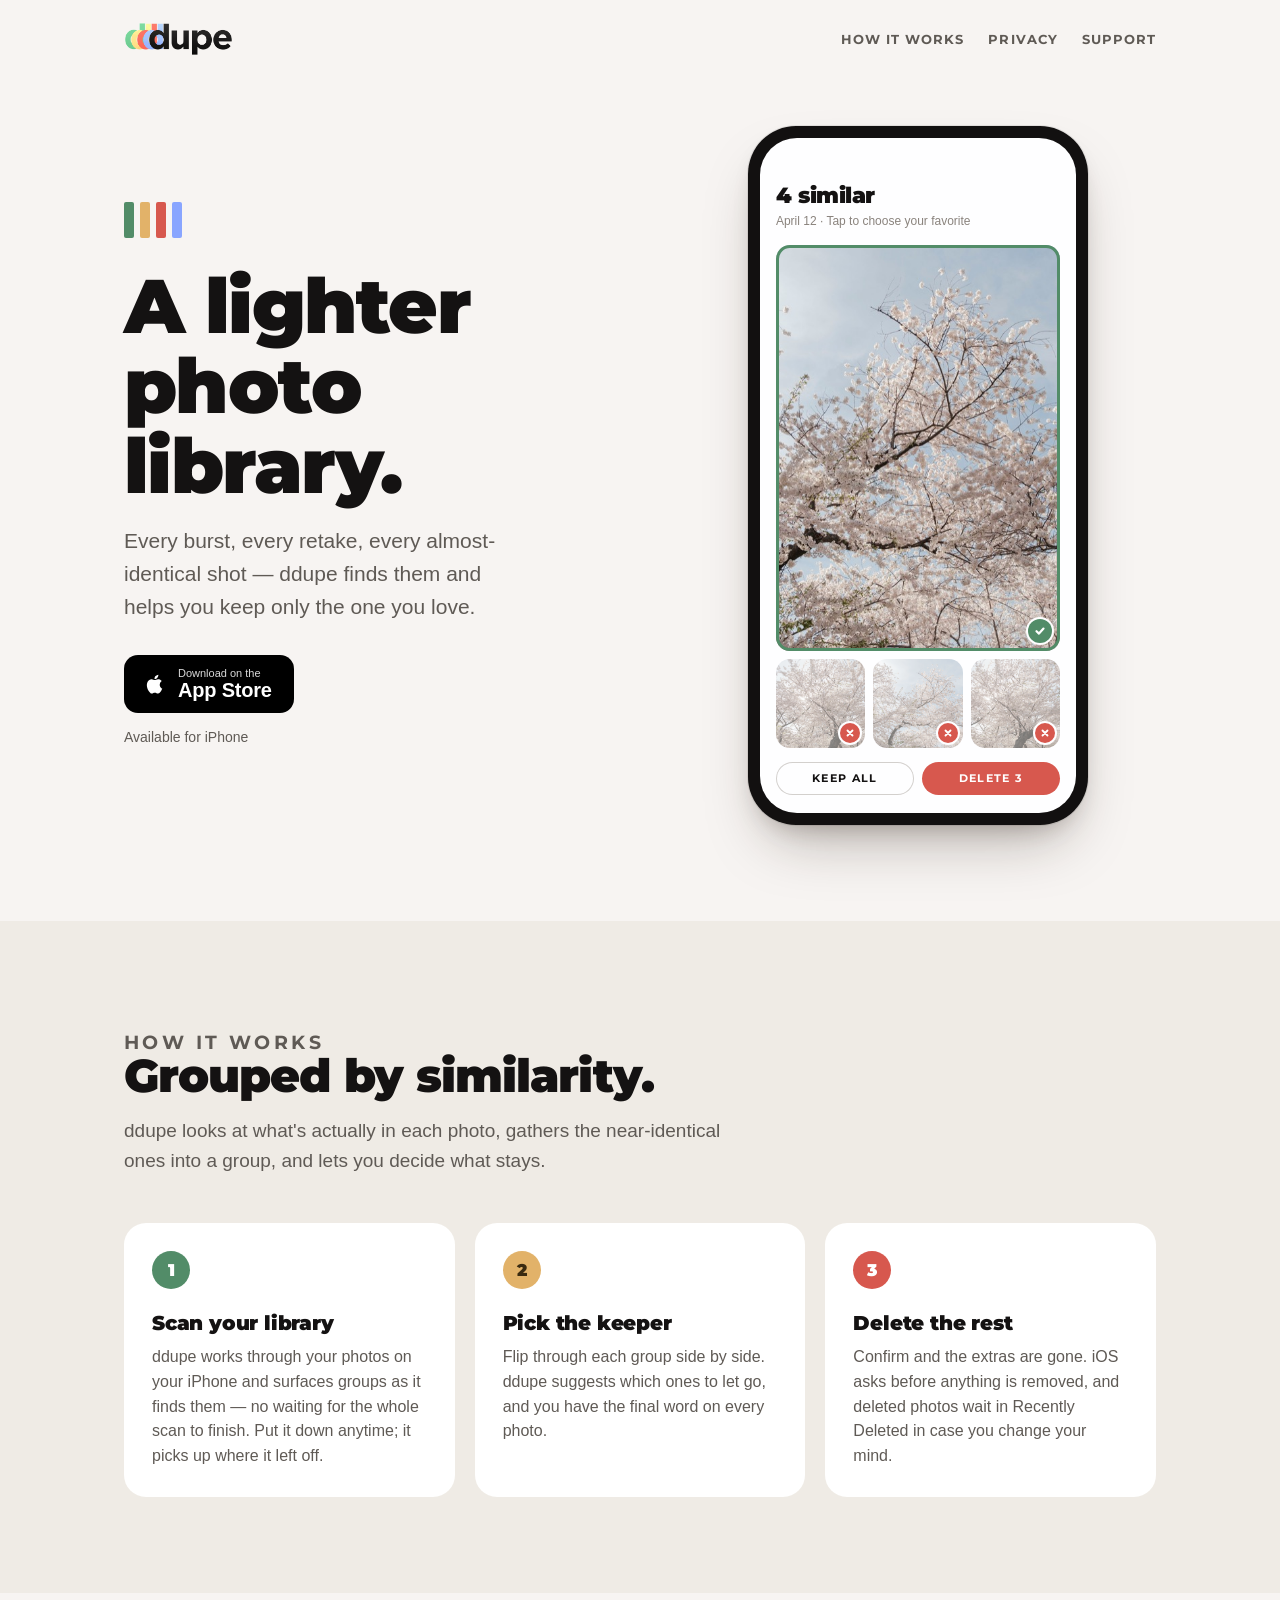
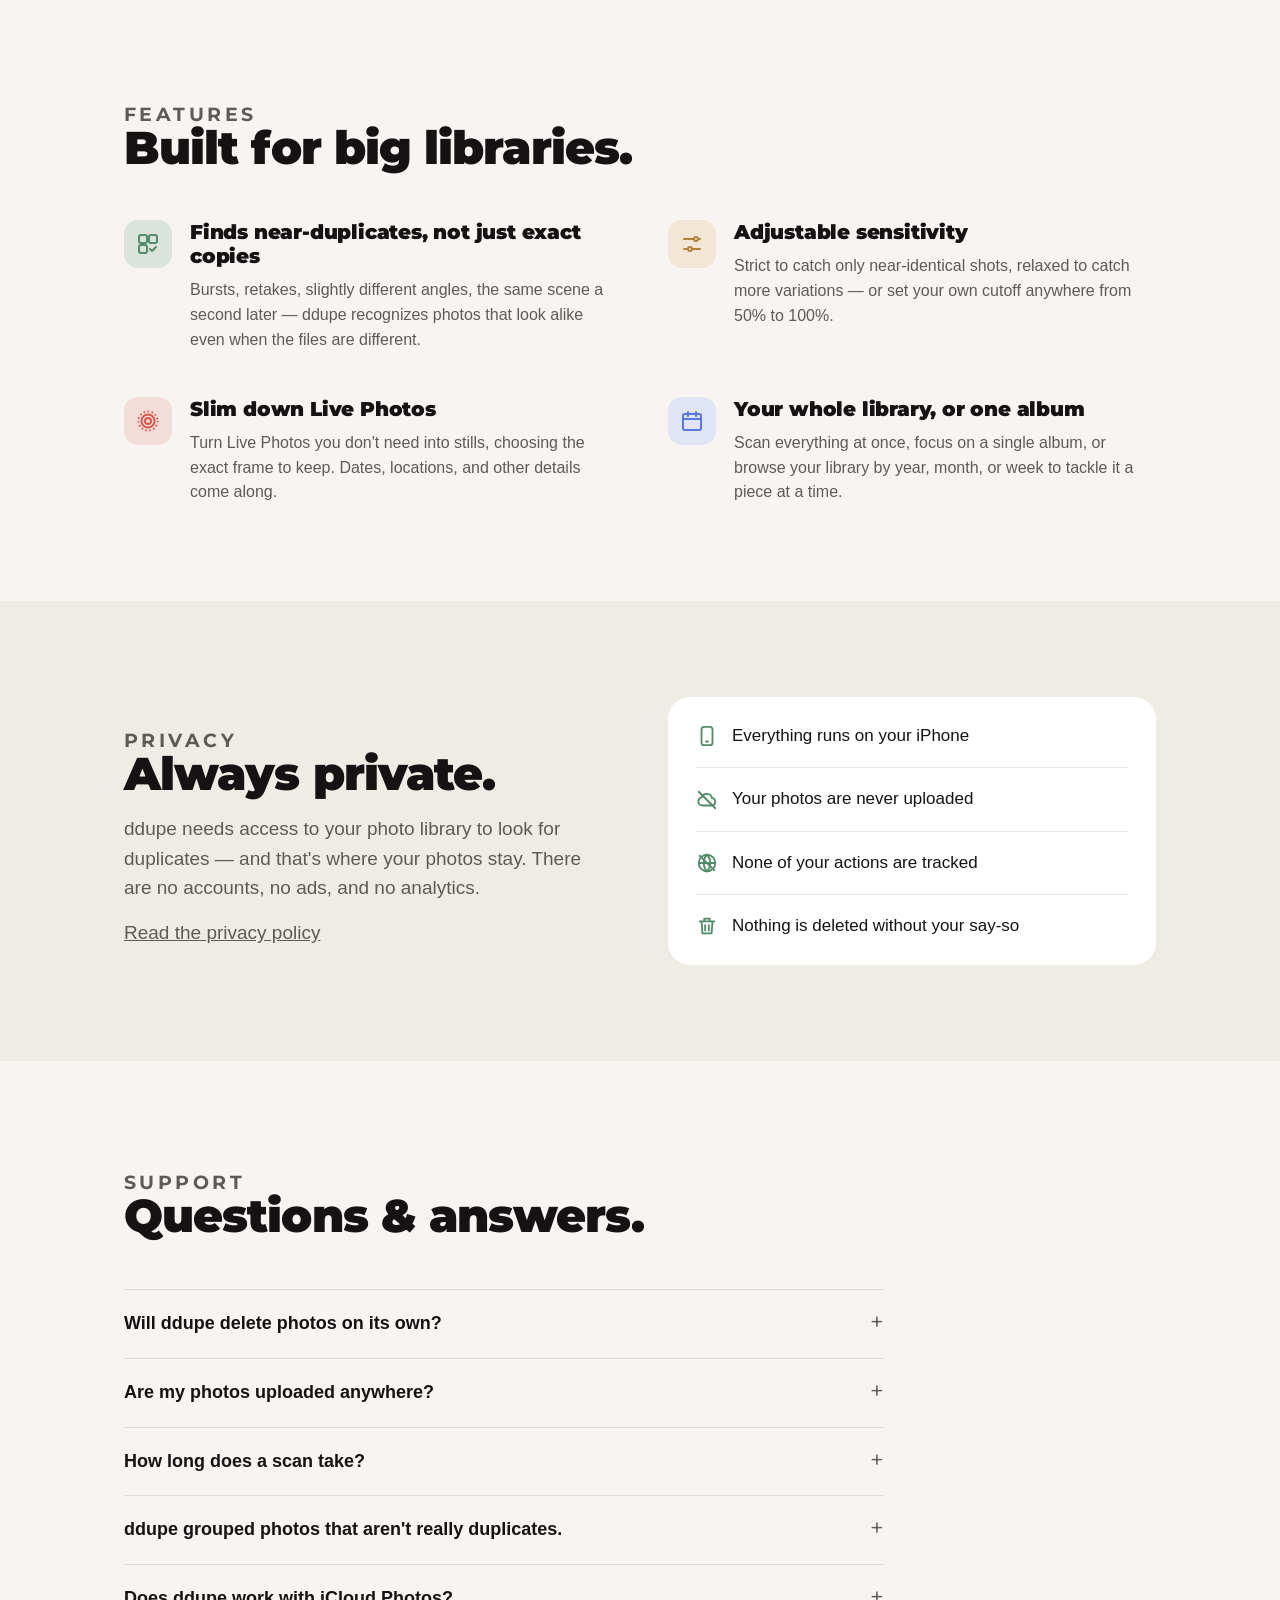
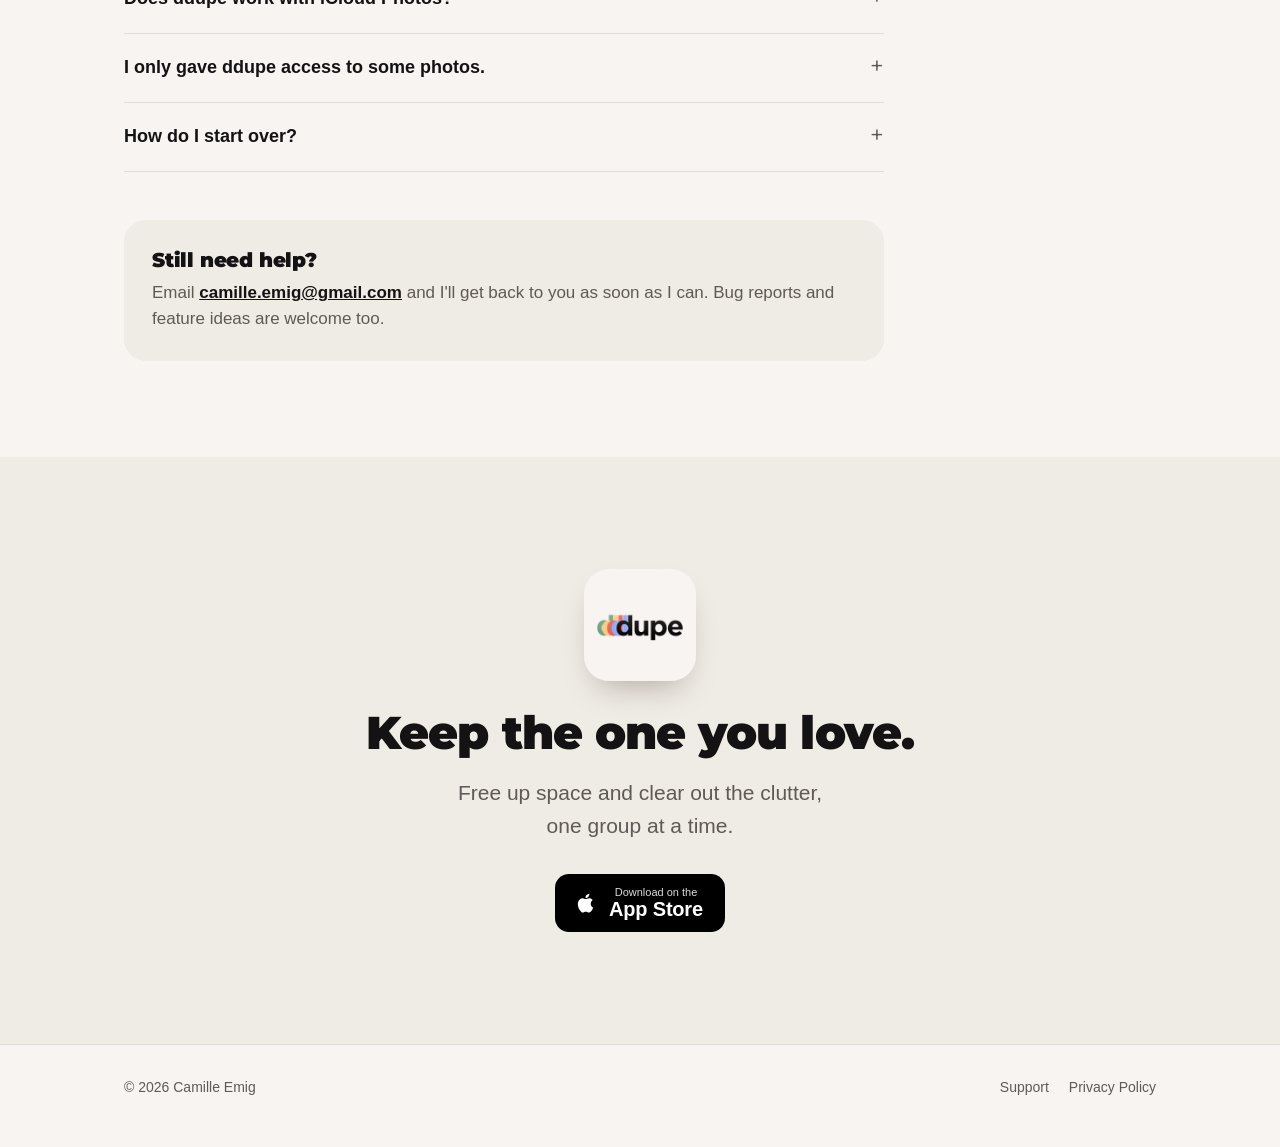
==== index.html @ ef937d9f "Replace personal site with ddupe landing page Adds the app landing page, support FAQ, and privacy po" ====
<!DOCTYPE html>
<html lang="en">
<head>
  <meta charset="utf-8">
  <meta name="viewport" content="width=device-width, initial-scale=1">
  <title>ddupe — A lighter photo library</title>
  <meta name="description" content="ddupe finds every burst, retake, and almost-identical shot in your photo library and helps you keep only the one you love. Private, on-device, and nothing is deleted without your say-so.">
  <meta name="theme-color" content="#f7f4f2" media="(prefers-color-scheme: light)">
  <meta name="theme-color" content="#181515" media="(prefers-color-scheme: dark)">
  <meta property="og:title" content="ddupe — A lighter photo library">
  <meta property="og:description" content="Find near-duplicate photos and keep only the one you love. Everything runs on your iPhone.">
  <meta property="og:image" content="https://camilleemig.github.io/assets/icon.png">
  <meta property="og:type" content="website">
  <link rel="icon" type="image/png" href="assets/favicon.png">
  <link rel="apple-touch-icon" href="assets/apple-touch-icon.png">
  <link rel="preconnect" href="https://fonts.googleapis.com">
  <link rel="preconnect" href="https://fonts.gstatic.com" crossorigin>
  <link href="https://fonts.googleapis.com/css2?family=Montserrat:wght@700;900&display=swap" rel="stylesheet">
  <link rel="stylesheet" href="style.css">
</head>
<body>
  <header class="site-header">
    <div class="wrap">
      <a href="./" aria-label="ddupe home">
        <img class="wordmark wordmark-light" src="assets/wordmark.png" alt="ddupe">
        <img class="wordmark wordmark-dark" src="assets/wordmark-dark.png" alt="ddupe">
      </a>
      <nav class="site-nav">
        <a class="hide-sm" href="#how">How it works</a>
        <a href="#privacy">Privacy</a>
        <a href="#support">Support</a>
      </nav>
    </div>
  </header>

  <main>
    <section class="hero">
      <div class="wrap">
        <div>
          <div class="stripes" aria-hidden="true"><i></i><i></i><i></i><i></i></div>
          <h1>A lighter photo library.</h1>
          <p class="lede">Every burst, every retake, every almost-identical shot — ddupe finds them and helps you keep only the one you love.</p>
          <a class="store-button" href="https://apps.apple.com/app/id0000000000">
            <svg viewBox="0 0 24 24" fill="currentColor" aria-hidden="true"><path d="M16.37 12.63c-.02-2.2 1.8-3.26 1.88-3.31-1.02-1.5-2.62-1.7-3.19-1.72-1.36-.14-2.65.8-3.34.8-.69 0-1.75-.78-2.88-.76-1.48.02-2.85.86-3.61 2.19-1.54 2.67-.39 6.63 1.11 8.8.73 1.06 1.61 2.25 2.75 2.21 1.1-.04 1.52-.71 2.85-.71 1.33 0 1.71.71 2.88.69 1.19-.02 1.94-1.08 2.66-2.15.84-1.23 1.19-2.42 1.21-2.48-.03-.01-2.32-.89-2.32-3.56ZM14.18 6.16c.61-.74 1.02-1.76.91-2.78-.88.04-1.94.59-2.57 1.32-.56.65-1.06 1.69-.93 2.69.98.08 1.98-.5 2.59-1.23Z"/></svg>
            <span><small>Download on the</small><strong>App Store</strong></span>
          </a>
          <p class="requirements">Available for iPhone</p>
        </div>

        <div class="phone" role="img" aria-label="ddupe showing a group of four similar cherry blossom photos, with one marked to keep and three marked to delete">
          <div class="screen">
            <p class="screen-title">4 similar</p>
            <p class="screen-sub">April 12 · Tap to choose your favorite</p>
            <div class="shot keep">
              <img src="assets/similar-2.jpg" alt="">
              <span class="pip keep"><svg viewBox="0 0 12 12" fill="none" stroke="currentColor" stroke-width="2.2" stroke-linecap="round" stroke-linejoin="round"><path d="M2.5 6.2 5 8.6l4.5-5"/></svg></span>
            </div>
            <div class="thumbs">
              <div class="shot dim">
                <img src="assets/similar-1.jpg" alt="">
                <span class="pip delete"><svg viewBox="0 0 12 12" fill="none" stroke="currentColor" stroke-width="2.2" stroke-linecap="round"><path d="m3 3 6 6M9 3 3 9"/></svg></span>
              </div>
              <div class="shot dim">
                <img src="assets/similar-2.jpg" alt="" style="object-position: 30% 50%">
                <span class="pip delete"><svg viewBox="0 0 12 12" fill="none" stroke="currentColor" stroke-width="2.2" stroke-linecap="round"><path d="m3 3 6 6M9 3 3 9"/></svg></span>
              </div>
              <div class="shot dim">
                <img src="assets/similar-1.jpg" alt="" style="object-position: 70% 50%">
                <span class="pip delete"><svg viewBox="0 0 12 12" fill="none" stroke="currentColor" stroke-width="2.2" stroke-linecap="round"><path d="m3 3 6 6M9 3 3 9"/></svg></span>
              </div>
            </div>
            <div class="screen-bar">
              <span class="ghost">KEEP ALL</span>
              <span class="solid">DELETE 3</span>
            </div>
          </div>
        </div>
      </div>
    </section>

    <section class="band" id="how">
      <div class="wrap">
        <div class="section-head">
          <p class="eyebrow">How it works</p>
          <h2>Grouped by similarity.</h2>
          <p>ddupe looks at what's actually in each photo, gathers the near-identical ones into a group, and lets you decide what stays.</p>
        </div>
        <ol class="steps">
          <li>
            <h3>Scan your library</h3>
            <p>ddupe works through your photos on your iPhone and surfaces groups as it finds them — no waiting for the whole scan to finish. Put it down anytime; it picks up where it left off.</p>
          </li>
          <li>
            <h3>Pick the keeper</h3>
            <p>Flip through each group side by side. ddupe suggests which ones to let go, and you have the final word on every photo.</p>
          </li>
          <li>
            <h3>Delete the rest</h3>
            <p>Confirm and the extras are gone. iOS asks before anything is removed, and deleted photos wait in Recently Deleted in case you change your mind.</p>
          </li>
        </ol>
      </div>
    </section>

    <section>
      <div class="wrap">
        <div class="section-head">
          <p class="eyebrow">Features</p>
          <h2>Built for big libraries.</h2>
        </div>
        <div class="features">
          <div class="feature">
            <span class="feature-icon tint-green"><svg viewBox="0 0 24 24" fill="none" stroke="currentColor" stroke-width="2" stroke-linecap="round" stroke-linejoin="round"><rect x="3" y="3" width="8" height="8" rx="2"/><rect x="13" y="3" width="8" height="8" rx="2"/><rect x="3" y="13" width="8" height="8" rx="2"/><path d="m14 17 2 2 4-4"/></svg></span>
            <div>
              <h3>Finds near-duplicates, not just exact copies</h3>
              <p>Bursts, retakes, slightly different angles, the same scene a second later — ddupe recognizes photos that look alike even when the files are different.</p>
            </div>
          </div>
          <div class="feature">
            <span class="feature-icon tint-yellow"><svg viewBox="0 0 24 24" fill="none" stroke="currentColor" stroke-width="2" stroke-linecap="round"><path d="M4 7h10M18 7h2M4 17h4M12 17h8"/><circle cx="16" cy="7" r="2"/><circle cx="10" cy="17" r="2"/></svg></span>
            <div>
              <h3>Adjustable sensitivity</h3>
              <p>Strict to catch only near-identical shots, relaxed to catch more variations — or set your own cutoff anywhere from 50% to 100%.</p>
            </div>
          </div>
          <div class="feature">
            <span class="feature-icon tint-red"><svg viewBox="0 0 24 24" fill="none" stroke="currentColor" stroke-width="2"><circle cx="12" cy="12" r="3"/><circle cx="12" cy="12" r="6.5"/><circle cx="12" cy="12" r="9.5" stroke-dasharray="1.5 2.5"/></svg></span>
            <div>
              <h3>Slim down Live Photos</h3>
              <p>Turn Live Photos you don't need into stills, choosing the exact frame to keep. Dates, locations, and other details come along.</p>
            </div>
          </div>
          <div class="feature">
            <span class="feature-icon tint-blue"><svg viewBox="0 0 24 24" fill="none" stroke="currentColor" stroke-width="2" stroke-linecap="round" stroke-linejoin="round"><rect x="3" y="5" width="18" height="16" rx="2"/><path d="M3 10h18M8 3v4M16 3v4"/></svg></span>
            <div>
              <h3>Your whole library, or one album</h3>
              <p>Scan everything at once, focus on a single album, or browse your library by year, month, or week to tackle it a piece at a time.</p>
            </div>
          </div>
        </div>
      </div>
    </section>

    <section class="band privacy" id="privacy">
      <div class="wrap">
        <div class="section-head" style="margin-bottom: 0">
          <p class="eyebrow">Privacy</p>
          <h2>Always private.</h2>
          <p>ddupe needs access to your photo library to look for duplicates — and that's where your photos stay. There are no accounts, no ads, and no analytics.</p>
          <p><a href="privacy.html">Read the privacy policy</a></p>
        </div>
        <ul class="promises">
          <li><svg viewBox="0 0 24 24" fill="none" stroke="currentColor" stroke-width="2" stroke-linecap="round"><rect x="6" y="2" width="12" height="20" rx="3"/><path d="M11 18h2"/></svg>Everything runs on your iPhone</li>
          <li><svg viewBox="0 0 24 24" fill="none" stroke="currentColor" stroke-width="2" stroke-linecap="round" stroke-linejoin="round"><path d="M7 18h10a4 4 0 0 0 .6-7.95A6 6 0 0 0 6.2 9.1 4.5 4.5 0 0 0 7 18Z"/><path d="m3 3 18 18"/></svg>Your photos are never uploaded</li>
          <li><svg viewBox="0 0 24 24" fill="none" stroke="currentColor" stroke-width="2" stroke-linecap="round"><circle cx="12" cy="12" r="9"/><path d="M3 12h18M12 3c2.5 2.5 3.5 5.5 3.5 9s-1 6.5-3.5 9c-2.5-2.5-3.5-5.5-3.5-9S9.5 5.5 12 3Z"/><path d="m4 4 16 16"/></svg>None of your actions are tracked</li>
          <li><svg viewBox="0 0 24 24" fill="none" stroke="currentColor" stroke-width="2" stroke-linecap="round" stroke-linejoin="round"><path d="M4 7h16M10 11v6M14 11v6M6 7l1 13h10l1-13M9 7V4h6v3"/></svg>Nothing is deleted without your say-so</li>
        </ul>
      </div>
    </section>

    <section id="support">
      <div class="wrap">
        <div class="section-head">
          <p class="eyebrow">Support</p>
          <h2>Questions &amp; answers.</h2>
        </div>
        <div class="faq">
          <details>
            <summary>Will ddupe delete photos on its own?</summary>
            <p>No. ddupe only suggests what to remove. Nothing is deleted until you confirm, iOS asks for permission before every deletion, and deleted photos go to Recently Deleted in the Photos app, where you can recover them for up to 30 days.</p>
          </details>
          <details>
            <summary>Are my photos uploaded anywhere?</summary>
            <p>Never. All analysis happens on your iPhone. ddupe doesn't connect to any server and doesn't collect any data about you or your library.</p>
          </details>
          <details>
            <summary>How long does a scan take?</summary>
            <p>It depends on the size of your library and your iPhone. Groups start appearing right away, so you can begin reviewing while the scan continues. If you leave the app, the scan resumes where it stopped next time.</p>
          </details>
          <details>
            <summary>ddupe grouped photos that aren't really duplicates.</summary>
            <p>Open Settings in ddupe and choose a stricter scan sensitivity. Stricter levels only group photos that are near-identical; relaxed levels catch more variations with more false matches. You can also hide a group so it doesn't come back.</p>
          </details>
          <details>
            <summary>Does ddupe work with iCloud Photos?</summary>
            <p>Yes. ddupe works with the library in the Photos app, including photos stored in iCloud. Photos you delete are removed from all your devices that use iCloud Photos, just like deleting in the Photos app.</p>
          </details>
          <details>
            <summary>I only gave ddupe access to some photos.</summary>
            <p>ddupe can only see the photos you've shared with it. To let it scan your whole library, go to Settings › Privacy &amp; Security › Photos › ddupe and choose Full Access.</p>
          </details>
          <details>
            <summary>How do I start over?</summary>
            <p>In ddupe's Settings, tap Clear Cache. This discards saved scan results so the next scan starts fresh. Your photos are not affected.</p>
          </details>
        </div>
        <div class="contact">
          <h3>Still need help?</h3>
          <p>Email <a href="mailto:camille.emig@gmail.com?subject=ddupe%20support">camille.emig@gmail.com</a> and I'll get back to you as soon as I can. Bug reports and feature ideas are welcome too.</p>
        </div>
      </div>
    </section>

    <section class="band cta">
      <div class="wrap">
        <img class="app-icon" src="assets/icon.png" alt="ddupe app icon">
        <h2>Keep the one you love.</h2>
        <p class="lede">Free up space and clear out the clutter, one group at a time.</p>
        <a class="store-button" href="https://apps.apple.com/app/id0000000000">
          <svg viewBox="0 0 24 24" fill="currentColor" aria-hidden="true"><path d="M16.37 12.63c-.02-2.2 1.8-3.26 1.88-3.31-1.02-1.5-2.62-1.7-3.19-1.72-1.36-.14-2.65.8-3.34.8-.69 0-1.75-.78-2.88-.76-1.48.02-2.85.86-3.61 2.19-1.54 2.67-.39 6.63 1.11 8.8.73 1.06 1.61 2.25 2.75 2.21 1.1-.04 1.52-.71 2.85-.71 1.33 0 1.71.71 2.88.69 1.19-.02 1.94-1.08 2.66-2.15.84-1.23 1.19-2.42 1.21-2.48-.03-.01-2.32-.89-2.32-3.56ZM14.18 6.16c.61-.74 1.02-1.76.91-2.78-.88.04-1.94.59-2.57 1.32-.56.65-1.06 1.69-.93 2.69.98.08 1.98-.5 2.59-1.23Z"/></svg>
          <span><small>Download on the</small><strong>App Store</strong></span>
        </a>
      </div>
    </section>
  </main>

  <footer class="site-footer">
    <div class="wrap">
      <span>© 2026 Camille Emig</span>
      <nav>
        <a href="#support">Support</a>
        <a href="privacy.html">Privacy Policy</a>
      </nav>
    </div>
  </footer>
</body>
</html>
---- style.css ----
:root {
  --bg: #f7f4f2;
  --surface: #efebe5;
  --card: #ffffff;
  --text: #141212;
  --muted: #5f5a55;
  --line: rgba(20, 18, 18, 0.1);
  --green: #528c68;
  --yellow: #e2b269;
  --red: #d7584e;
  --blue: #89a5ff;
  --display: "Montserrat", -apple-system, BlinkMacSystemFont, "Helvetica Neue", sans-serif;
  --body: -apple-system, BlinkMacSystemFont, "SF Pro Text", "Inter", "Helvetica Neue", sans-serif;
  --wrap: 1080px;
  color-scheme: light dark;
}

@media (prefers-color-scheme: dark) {
  :root {
    --bg: #181515;
    --surface: #211d1d;
    --card: #2a2525;
    --text: #f4f0ec;
    --muted: #a8a19b;
    --line: rgba(244, 240, 236, 0.12);
  }
}

* { box-sizing: border-box; }

html { -webkit-text-size-adjust: 100%; scroll-behavior: smooth; }

body {
  margin: 0;
  background: var(--bg);
  color: var(--text);
  font: 17px/1.55 var(--body);
  -webkit-font-smoothing: antialiased;
}

a { color: inherit; }

img { display: block; max-width: 100%; }

.wrap {
  max-width: var(--wrap);
  margin: 0 auto;
  padding: 0 24px;
}

.eyebrow {
  font: 700 12px/1 var(--display);
  letter-spacing: 0.18em;
  text-transform: uppercase;
  color: var(--muted);
  margin: 0 0 14px;
}

h1, h2, h3 {
  font-family: var(--display);
  font-weight: 900;
  letter-spacing: -0.02em;
  line-height: 1.05;
  margin: 0;
}

h1 { font-size: clamp(44px, 7vw, 76px); }
h2 { font-size: clamp(32px, 4.5vw, 46px); }
h3 { font-size: 20px; letter-spacing: -0.01em; line-height: 1.2; }

.lede {
  font-size: clamp(18px, 2vw, 21px);
  color: var(--muted);
  max-width: 34ch;
  margin: 20px 0 0;
}

/* Header */

.site-header {
  padding: 22px 0;
}

.site-header .wrap {
  display: flex;
  align-items: center;
  justify-content: space-between;
  gap: 16px;
}

.wordmark { height: 34px; width: auto; }
.wordmark-dark { display: none; }

@media (prefers-color-scheme: dark) {
  .wordmark-light { display: none; }
  .wordmark-dark { display: block; }
}

.site-nav {
  display: flex;
  gap: 24px;
  font: 700 13px/1 var(--display);
  letter-spacing: 0.08em;
  text-transform: uppercase;
}

.site-nav a { text-decoration: none; color: var(--muted); }
.site-nav a:hover { color: var(--text); }

/* App Store button */

.store-button {
  display: inline-flex;
  align-items: center;
  gap: 10px;
  margin-top: 32px;
  padding: 12px 22px 12px 18px;
  border-radius: 14px;
  background: #000;
  color: #fff;
  text-decoration: none;
  transition: transform 0.15s ease;
}

.store-button:hover { transform: translateY(-1px); }

.store-button svg { width: 26px; height: 26px; flex: none; }

.store-button span { display: flex; flex-direction: column; line-height: 1.1; }
.store-button small { font-size: 11px; opacity: 0.85; }
.store-button strong { font-size: 20px; font-weight: 600; letter-spacing: -0.01em; }

@media (prefers-color-scheme: dark) {
  .store-button { background: #fff; color: #000; }
}

.requirements {
  margin: 14px 0 0;
  font-size: 14px;
  color: var(--muted);
}

/* Hero */

.hero {
  padding: 48px 0 96px;
}

.hero .wrap {
  display: grid;
  grid-template-columns: 1.05fr 1fr;
  align-items: center;
  gap: 56px;
}

.stripes {
  display: flex;
  gap: 6px;
  margin-bottom: 28px;
}

.stripes i {
  display: block;
  width: 10px;
  height: 36px;
  border-radius: 2px;
}

.stripes i:nth-child(1) { background: var(--green); }
.stripes i:nth-child(2) { background: var(--yellow); }
.stripes i:nth-child(3) { background: var(--red); }
.stripes i:nth-child(4) { background: var(--blue); }

/* Phone mock */

.phone {
  justify-self: center;
  width: min(100%, 340px);
  aspect-ratio: 9 / 18.5;
  border-radius: 48px;
  padding: 12px;
  background: #121010;
  box-shadow:
    0 0 0 1px rgba(0, 0, 0, 0.08),
    0 30px 60px -20px rgba(40, 25, 15, 0.35),
    0 12px 24px -12px rgba(40, 25, 15, 0.25);
}

.screen {
  height: 100%;
  border-radius: 37px;
  overflow: hidden;
  background: #fefeff;
  color: #141212;
  display: flex;
  flex-direction: column;
  padding: 46px 16px 18px;
}

@media (prefers-color-scheme: dark) {
  .screen { background: #181515; color: #f4f0ec; }
  .phone { background: #000; box-shadow: 0 0 0 1px rgba(255, 255, 255, 0.12), 0 30px 60px -20px rgba(0, 0, 0, 0.6); }
}

.screen-title {
  font: 900 22px/1.1 var(--display);
  letter-spacing: -0.02em;
  margin: 0 0 4px;
}

.screen-sub {
  font-size: 12px;
  color: #8a837d;
  margin: 0 0 14px;
}

.shot {
  position: relative;
  border-radius: 14px;
  overflow: hidden;
  flex: 1;
  min-height: 0;
}

.shot img {
  width: 100%;
  height: 100%;
  object-fit: cover;
}

.shot.keep { outline: 3px solid var(--green); outline-offset: -3px; }

.pip {
  position: absolute;
  right: 8px;
  bottom: 8px;
  width: 24px;
  height: 24px;
  border-radius: 50%;
  display: grid;
  place-items: center;
  color: #fff;
  box-shadow: 0 0 0 2px #fefeff;
}

.pip svg { width: 12px; height: 12px; }
.pip.keep { background: var(--green); }
.pip.delete { background: var(--red); }

.thumbs {
  display: grid;
  grid-template-columns: repeat(3, 1fr);
  gap: 8px;
  margin-top: 8px;
}

.thumbs .shot { aspect-ratio: 1; flex: none; }
.thumbs .shot.dim img { opacity: 0.55; }
.thumbs .pip { width: 20px; height: 20px; right: 5px; bottom: 5px; }
.thumbs .pip svg { width: 10px; height: 10px; }

.screen-bar {
  display: flex;
  gap: 8px;
  margin-top: 14px;
}

.screen-bar span {
  flex: 1;
  text-align: center;
  padding: 11px 0;
  border-radius: 999px;
  font: 700 11px/1 var(--display);
  letter-spacing: 0.12em;
}

.screen-bar .ghost { box-shadow: inset 0 0 0 1px rgba(128, 120, 112, 0.35); }
.screen-bar .solid { background: var(--red); color: #fff; }

/* Sections */

section { padding: 96px 0; }

.section-head { max-width: 640px; margin-bottom: 48px; }
.section-head p { color: var(--muted); margin: 16px 0 0; font-size: 19px; }

.band { background: var(--surface); }

.steps {
  list-style: none;
  padding: 0;
  margin: 0;
  display: grid;
  grid-template-columns: repeat(3, 1fr);
  gap: 20px;
  counter-reset: step;
}

.steps li {
  background: var(--card);
  border-radius: 22px;
  padding: 28px;
  counter-increment: step;
}

.steps li::before {
  content: counter(step);
  display: grid;
  place-items: center;
  width: 38px;
  height: 38px;
  border-radius: 50%;
  margin-bottom: 22px;
  font: 900 17px/1 var(--display);
  color: #fff;
}

.steps li:nth-child(1)::before { background: var(--green); }
.steps li:nth-child(2)::before { background: var(--yellow); color: #3a2a10; }
.steps li:nth-child(3)::before { background: var(--red); }

.steps p, .features p { color: var(--muted); margin: 10px 0 0; font-size: 16px; }

.features {
  display: grid;
  grid-template-columns: repeat(2, 1fr);
  gap: 44px 56px;
}

.feature {
  display: grid;
  grid-template-columns: 48px 1fr;
  gap: 18px;
  align-items: start;
}

.feature-icon {
  width: 48px;
  height: 48px;
  border-radius: 14px;
  display: grid;
  place-items: center;
}

.feature-icon svg { width: 24px; height: 24px; }

.tint-green { background: color-mix(in srgb, var(--green) 16%, transparent); color: var(--green); }
.tint-yellow { background: color-mix(in srgb, var(--yellow) 22%, transparent); color: #b0823b; }
.tint-red { background: color-mix(in srgb, var(--red) 15%, transparent); color: var(--red); }
.tint-blue { background: color-mix(in srgb, var(--blue) 20%, transparent); color: #5a78e0; }

@media (prefers-color-scheme: dark) {
  .tint-yellow { color: var(--yellow); }
  .tint-blue { color: var(--blue); }
}

/* Privacy */

.privacy .wrap {
  display: grid;
  grid-template-columns: 1fr 1fr;
  gap: 56px;
  align-items: center;
}

.promises {
  list-style: none;
  margin: 0;
  padding: 8px 28px;
  background: var(--card);
  border-radius: 22px;
}

.promises li {
  display: flex;
  align-items: center;
  gap: 14px;
  padding: 18px 0;
  font-weight: 500;
}

.promises li + li { border-top: 1px solid var(--line); }

.promises svg { width: 22px; height: 22px; color: var(--green); flex: none; }

/* FAQ */

.faq { max-width: 760px; }

.faq details {
  border-top: 1px solid var(--line);
  padding: 20px 0;
}

.faq details:last-of-type { border-bottom: 1px solid var(--line); }

.faq summary {
  cursor: pointer;
  list-style: none;
  display: flex;
  justify-content: space-between;
  gap: 16px;
  font-weight: 600;
  font-size: 18px;
}

.faq summary::-webkit-details-marker { display: none; }

.faq summary::after {
  content: "+";
  font: 400 24px/1 var(--display);
  color: var(--muted);
  transition: transform 0.2s ease;
}

.faq details[open] summary::after { transform: rotate(45deg); }

.faq details p { color: var(--muted); margin: 12px 0 0; }

.contact {
  margin-top: 48px;
  padding: 28px;
  border-radius: 22px;
  background: var(--surface);
  max-width: 760px;
}

.contact p { margin: 8px 0 0; color: var(--muted); }
.contact a { color: var(--text); font-weight: 600; }

/* CTA */

.cta {
  text-align: center;
  padding: 112px 0;
}

.cta img.app-icon {
  width: 112px;
  height: 112px;
  border-radius: 25px;
  margin: 0 auto 28px;
  box-shadow: 0 16px 32px -14px rgba(40, 25, 15, 0.35);
}

.cta .lede { margin-left: auto; margin-right: auto; }

/* Footer */

.site-footer {
  padding: 32px 0 48px;
  border-top: 1px solid var(--line);
  font-size: 14px;
  color: var(--muted);
}

.site-footer .wrap {
  display: flex;
  justify-content: space-between;
  flex-wrap: wrap;
  gap: 12px;
}

.site-footer nav { display: flex; gap: 20px; }
.site-footer a { text-decoration: none; }
.site-footer a:hover { color: var(--text); }

/* Legal page */

.legal { padding: 40px 0 96px; }
.legal .wrap { max-width: 720px; }
.legal h1 { font-size: clamp(38px, 6vw, 56px); }
.legal .updated { color: var(--muted); margin: 14px 0 40px; }
.legal h2 { font-size: 22px; letter-spacing: -0.01em; margin: 40px 0 10px; }
.legal p, .legal li { color: var(--muted); }
.legal li + li { margin-top: 6px; }
.legal strong { color: var(--text); }

/* Responsive */

@media (max-width: 860px) {
  .hero { padding: 24px 0 72px; }
  .hero .wrap, .privacy .wrap { grid-template-columns: 1fr; gap: 56px; }
  .steps { grid-template-columns: 1fr; }
  .features { grid-template-columns: 1fr; gap: 32px; }
  section { padding: 72px 0; }
}

@media (max-width: 520px) {
  .wrap { padding: 0 16px; }
  .site-nav { gap: 16px; font-size: 12px; }
  .site-nav .hide-sm { display: none; }
  .wordmark { height: 28px; }
  .phone { width: min(100%, 300px); }
}
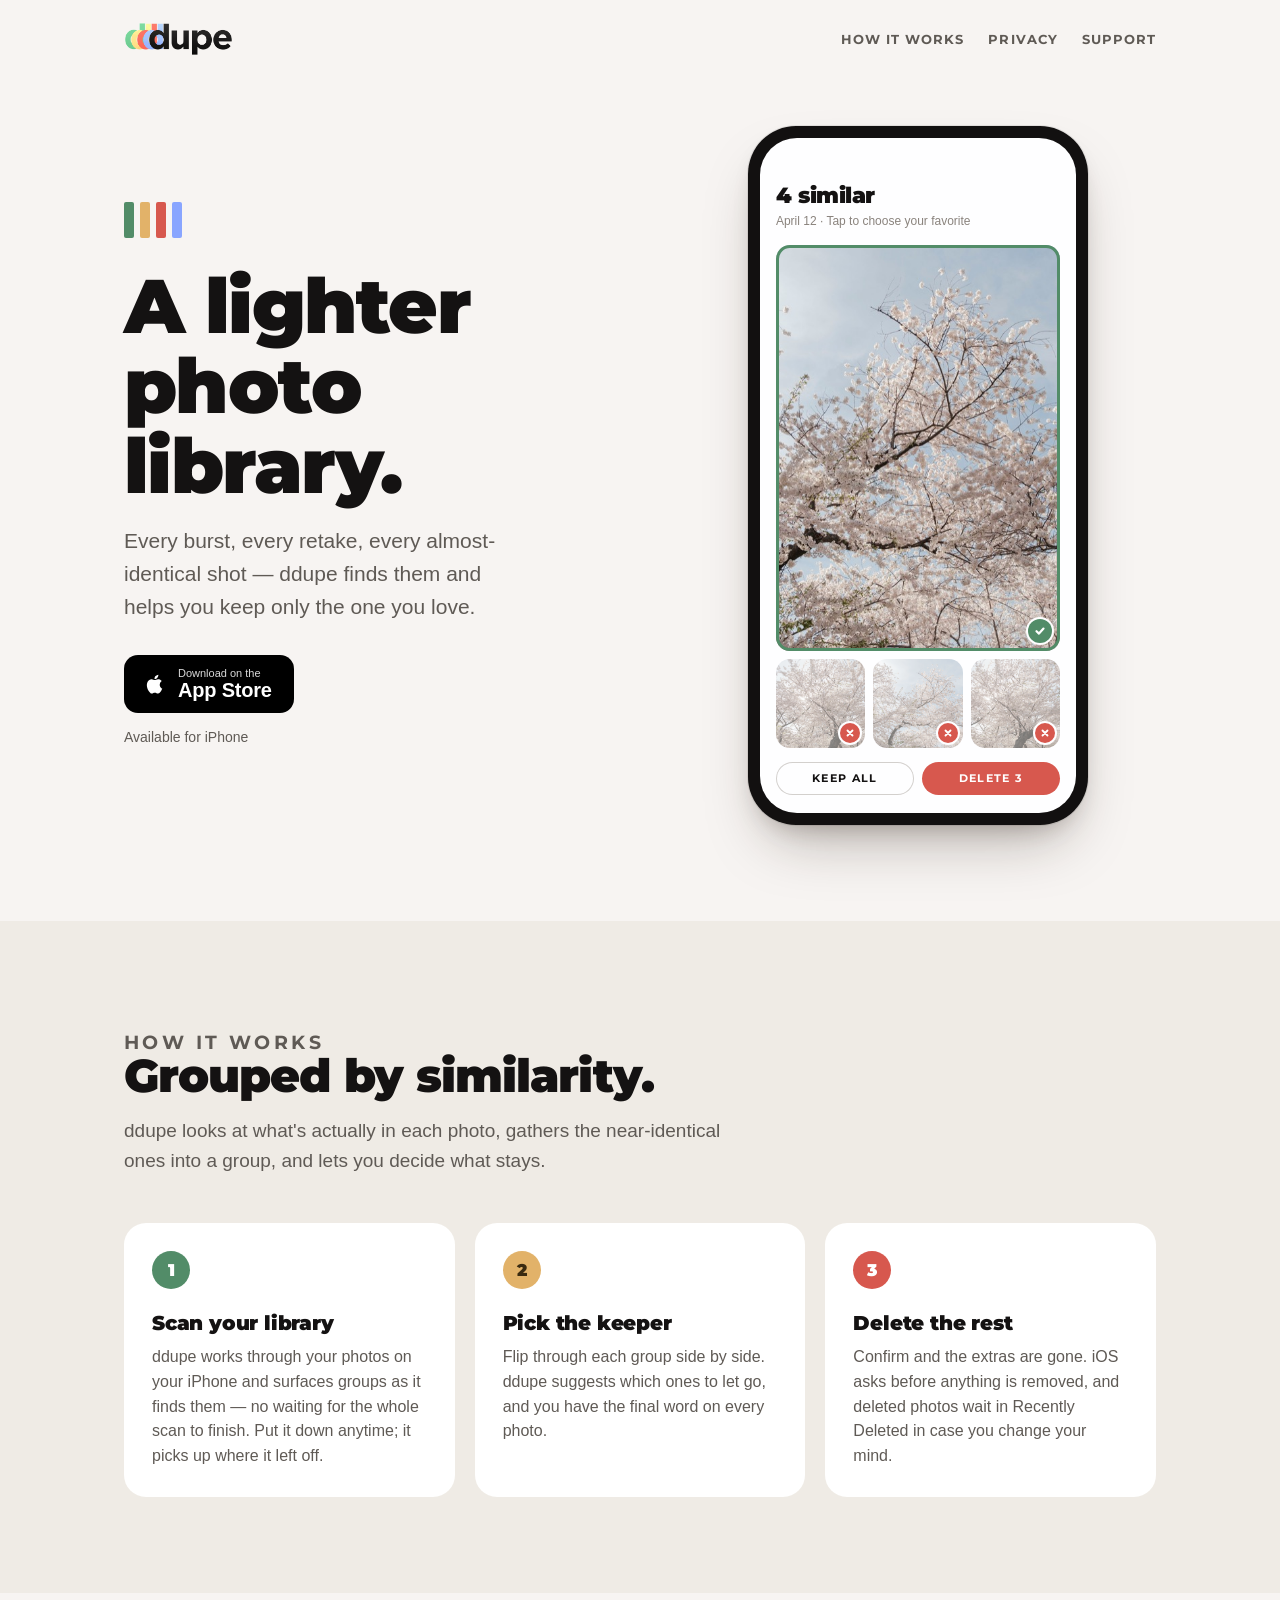
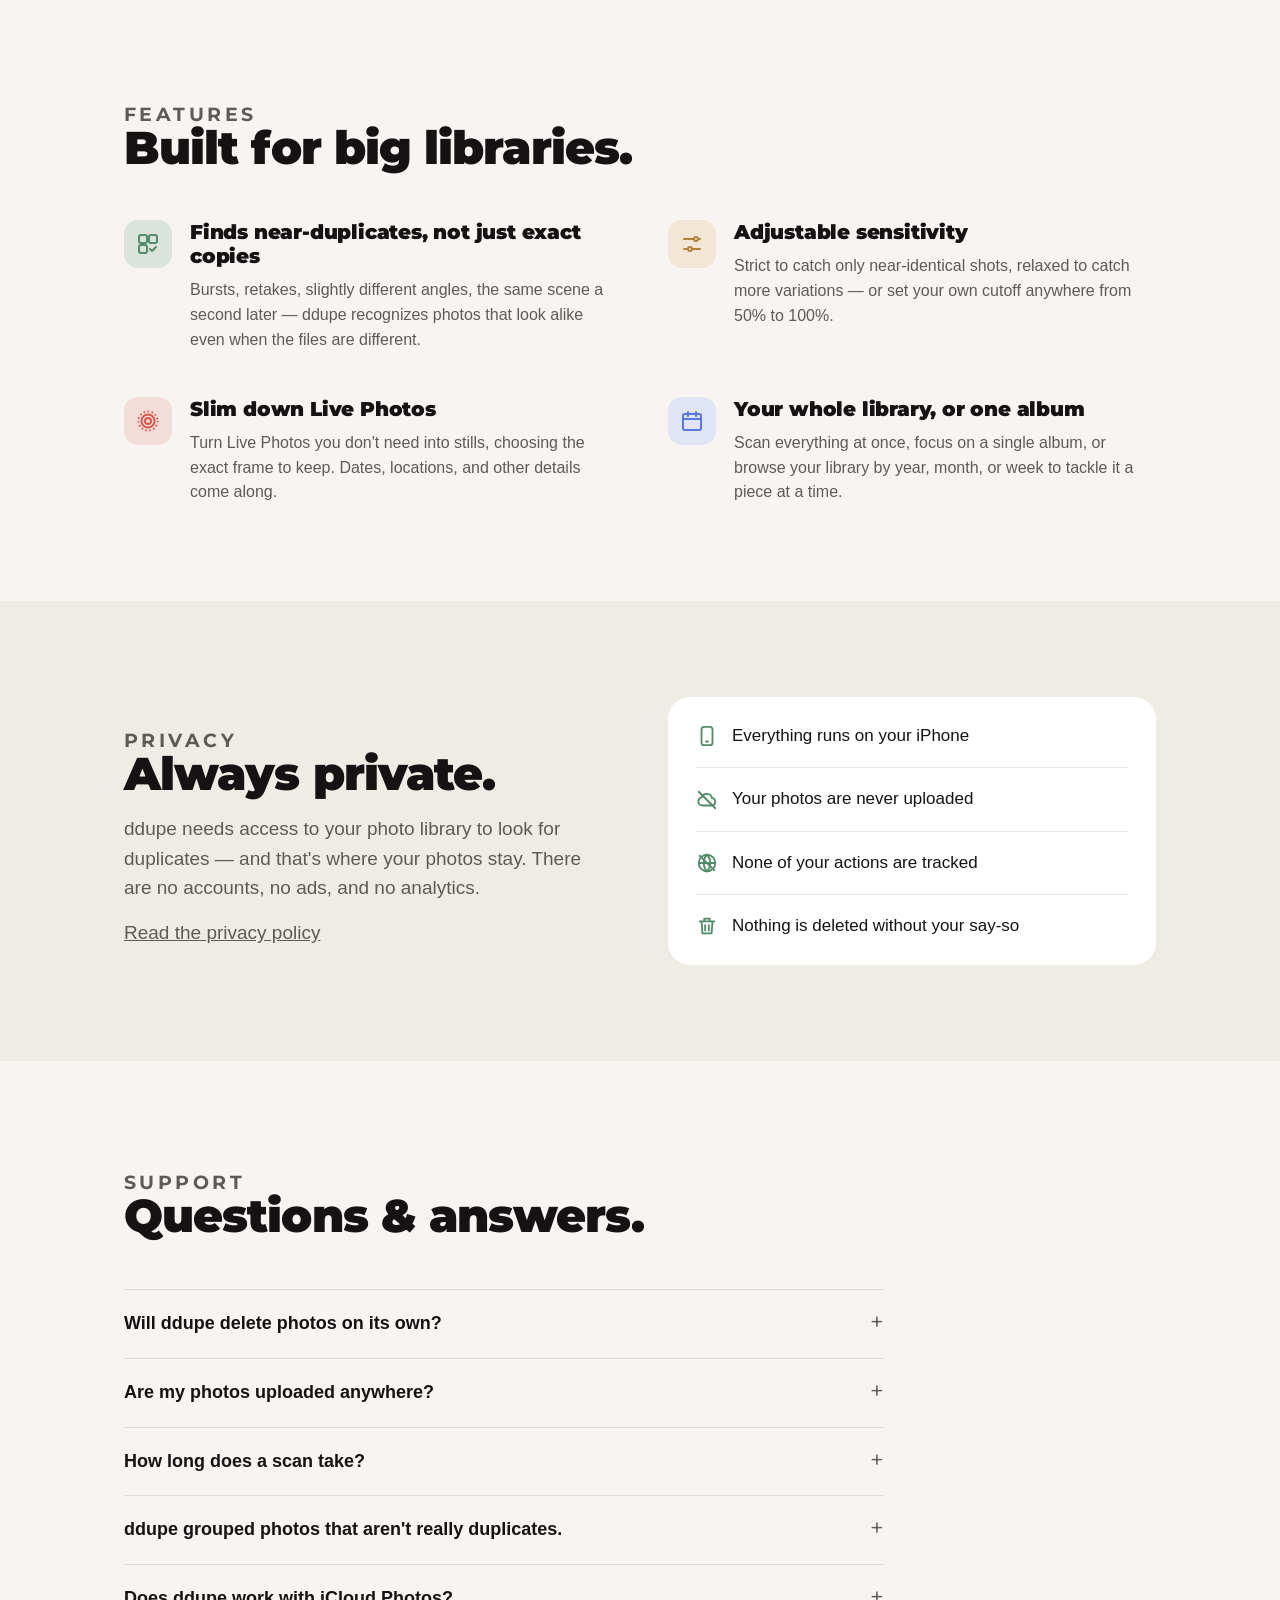
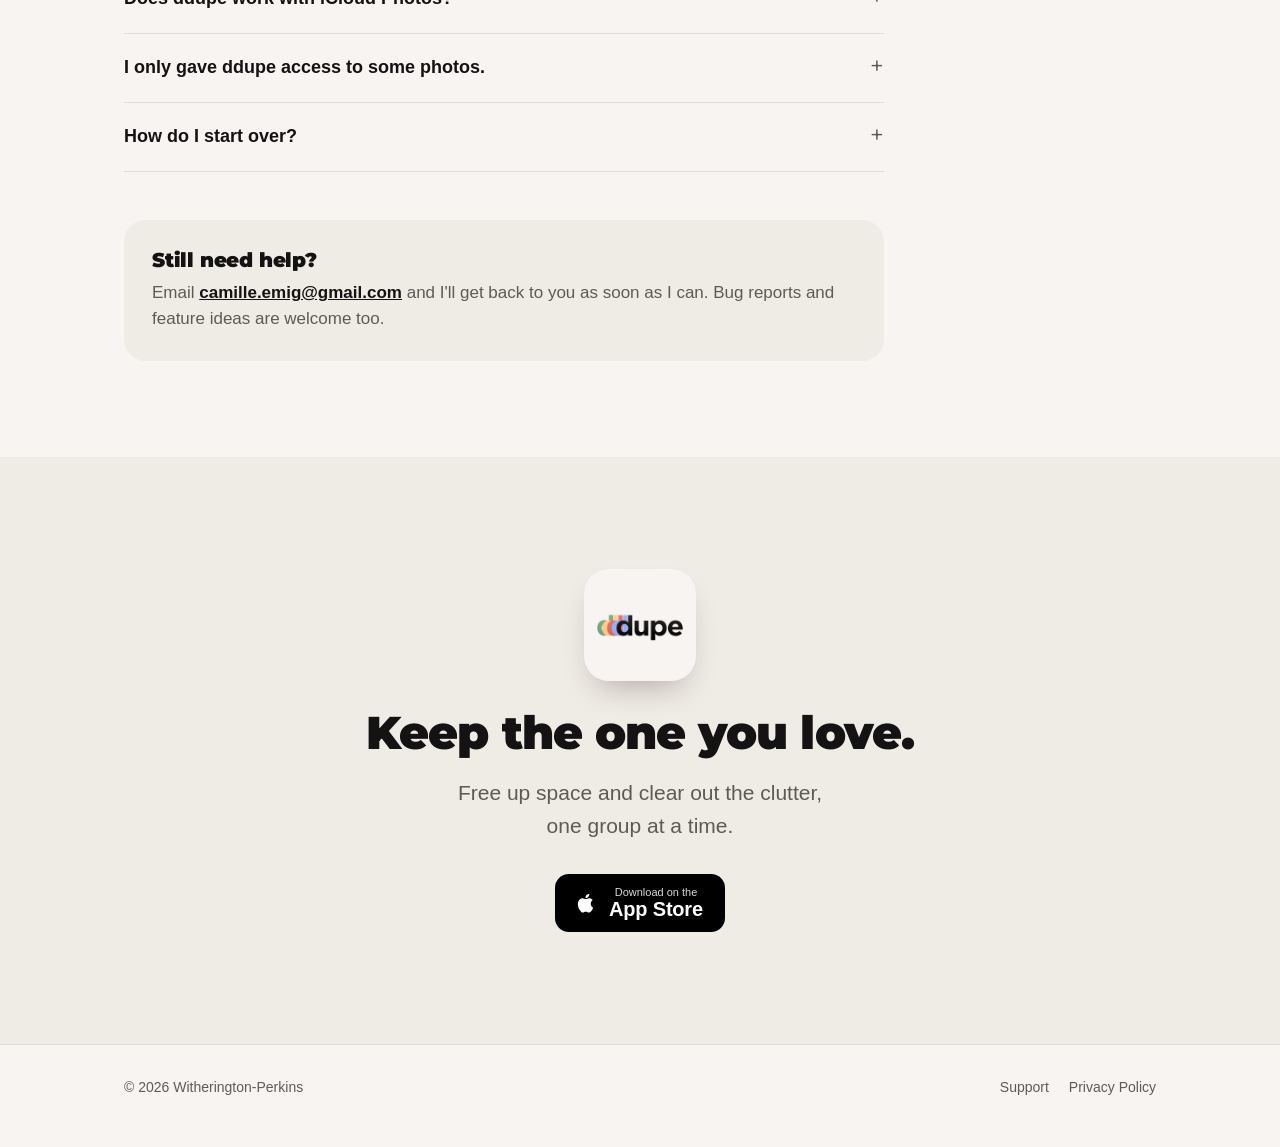
==== commit e940bc18: "Replace ddupe privacy policy and update copyright holder Co-Authored-By: Claude Opus 5.5 <noreply@an" ====
--- a/index.html
+++ b/index.html
@@ -216,7 +216,7 @@
 
   <footer class="site-footer">
     <div class="wrap">
-      <span>© 2026 Camille Emig</span>
+      <span>© 2026 Witherington-Perkins</span>
       <nav>
         <a href="#support">Support</a>
         <a href="privacy.html">Privacy Policy</a>
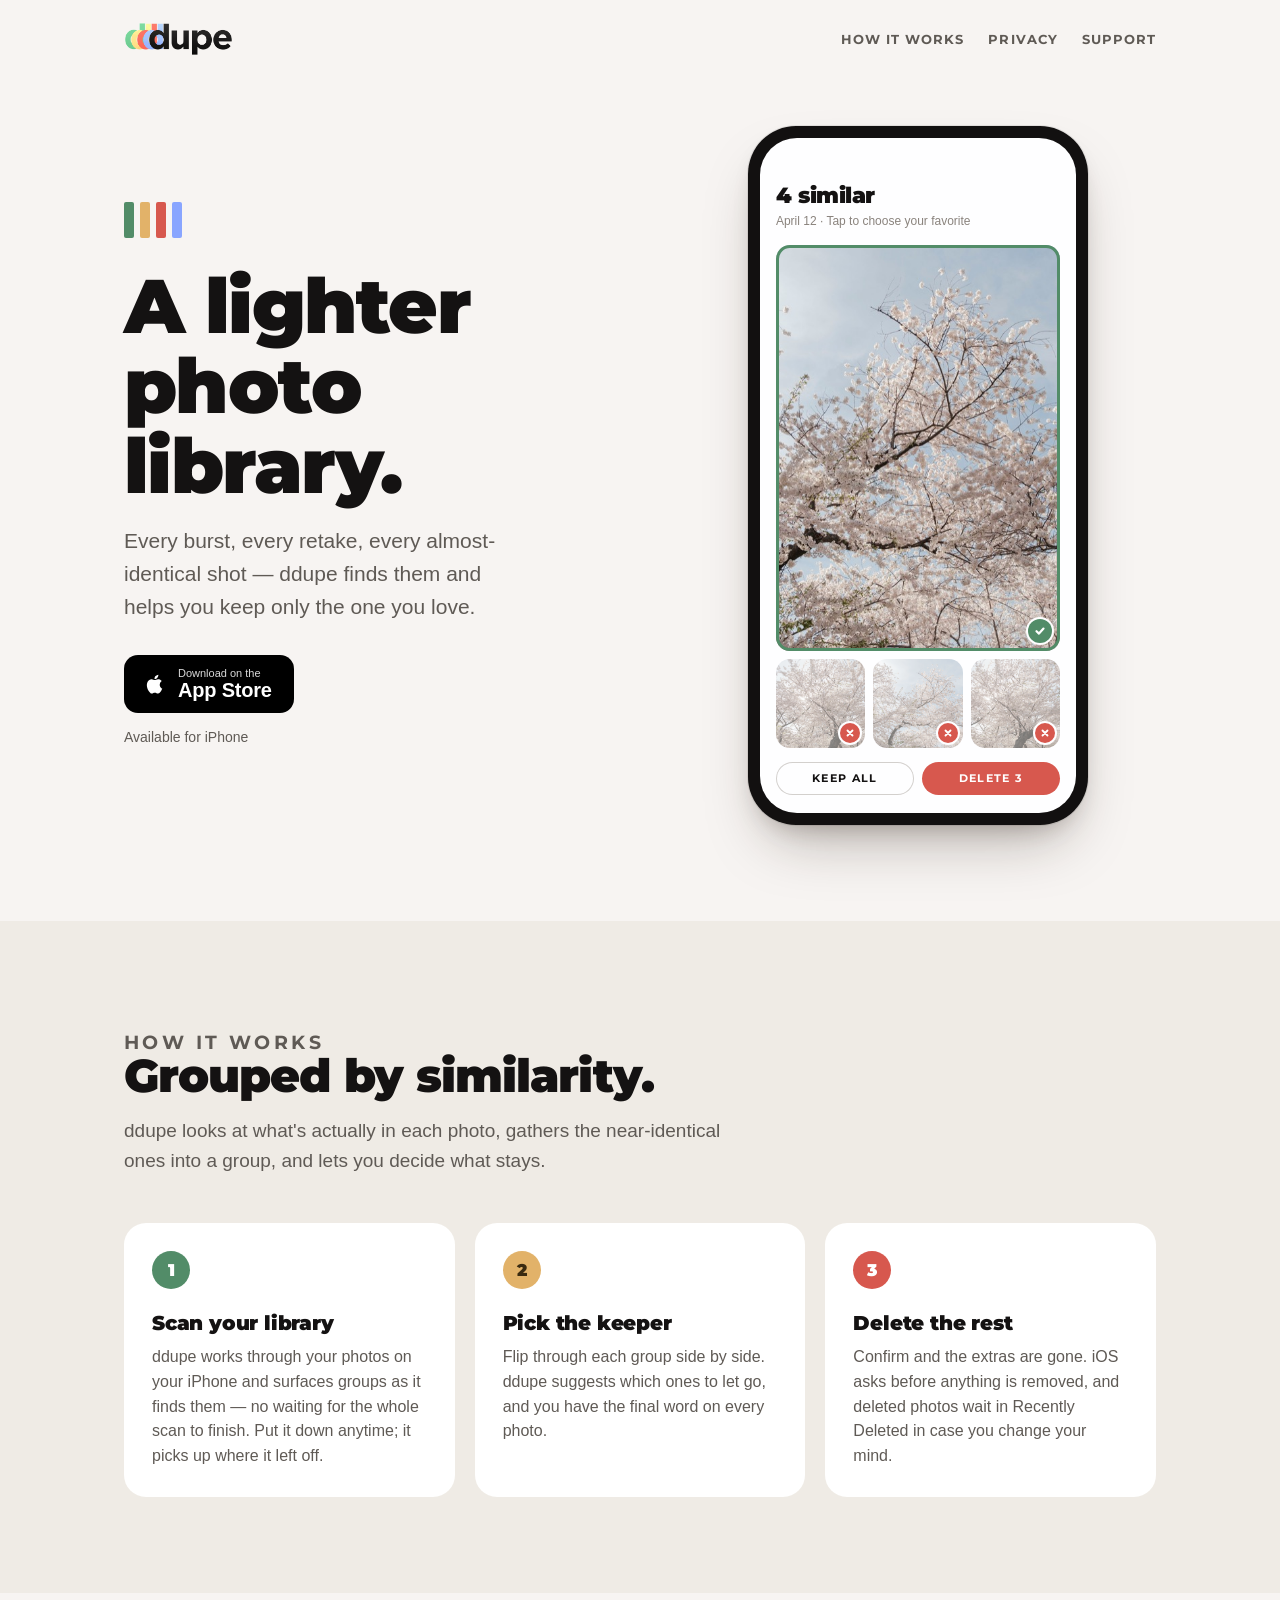
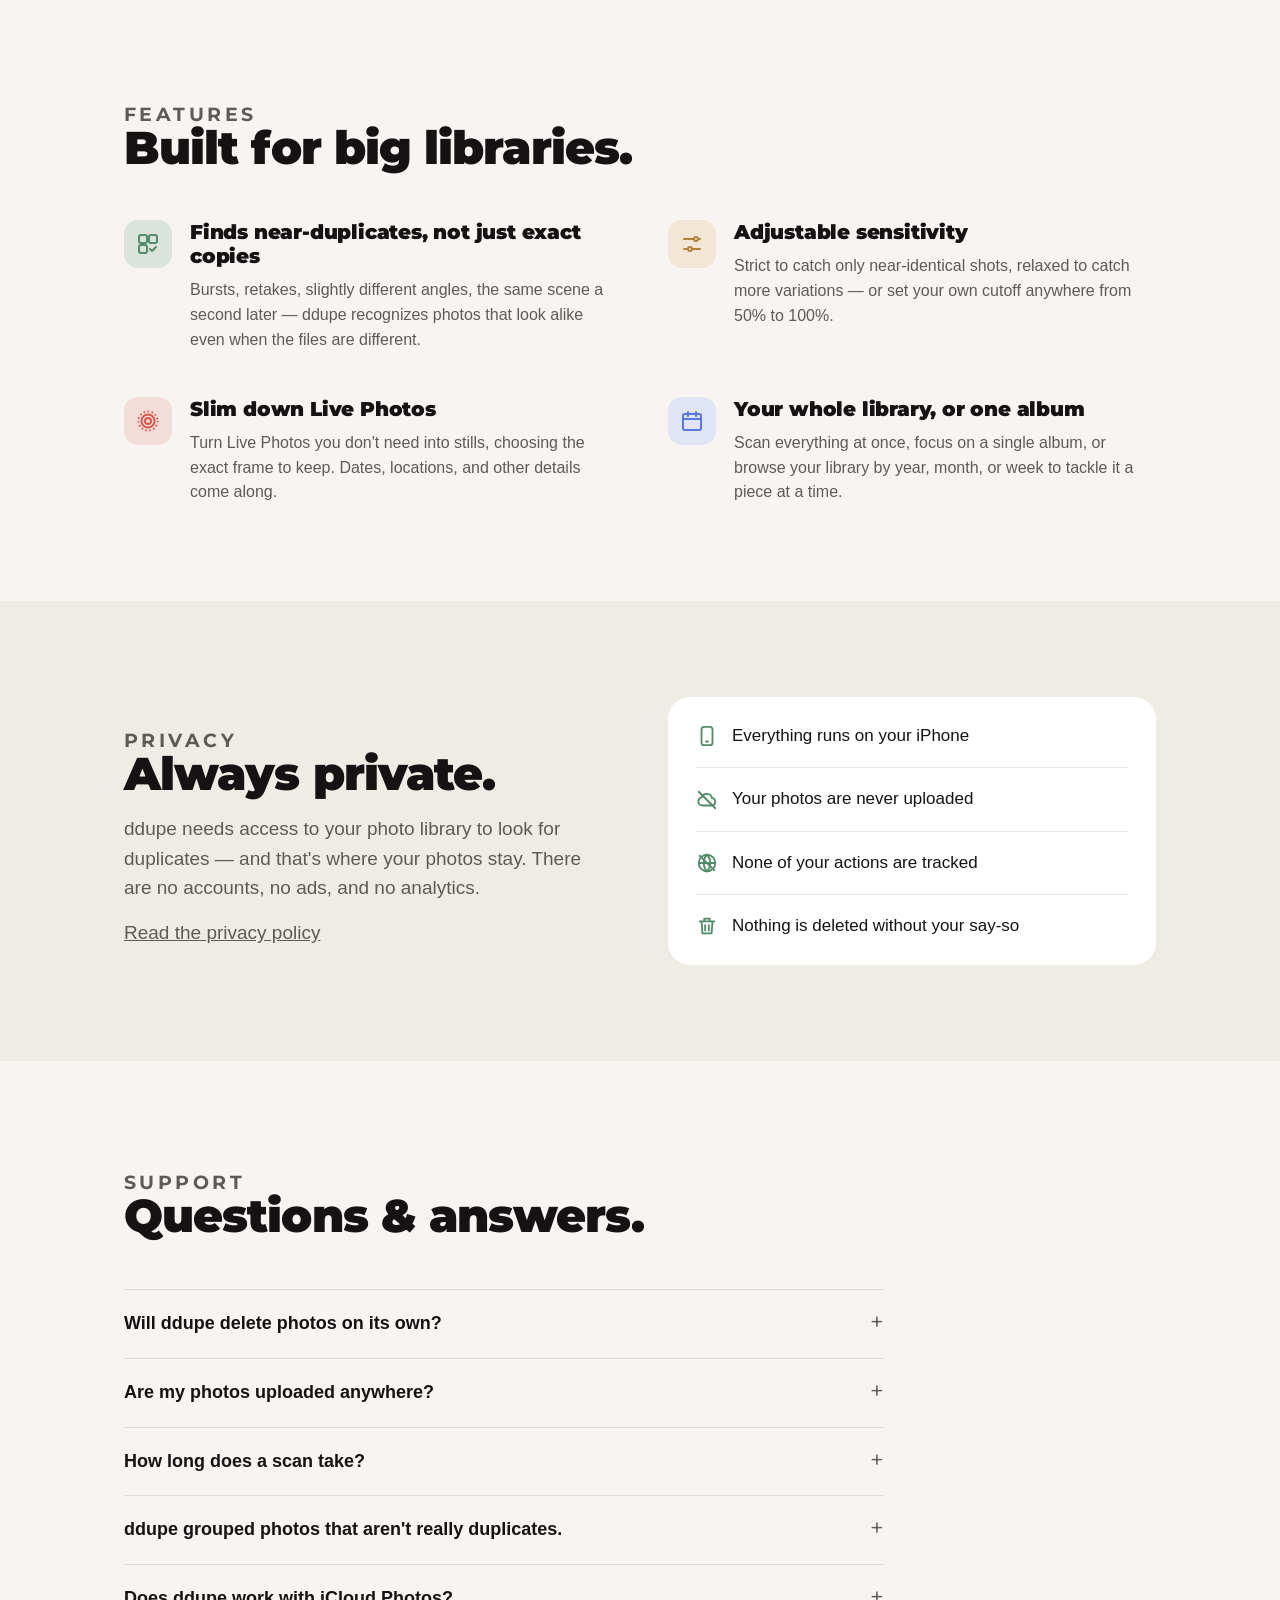
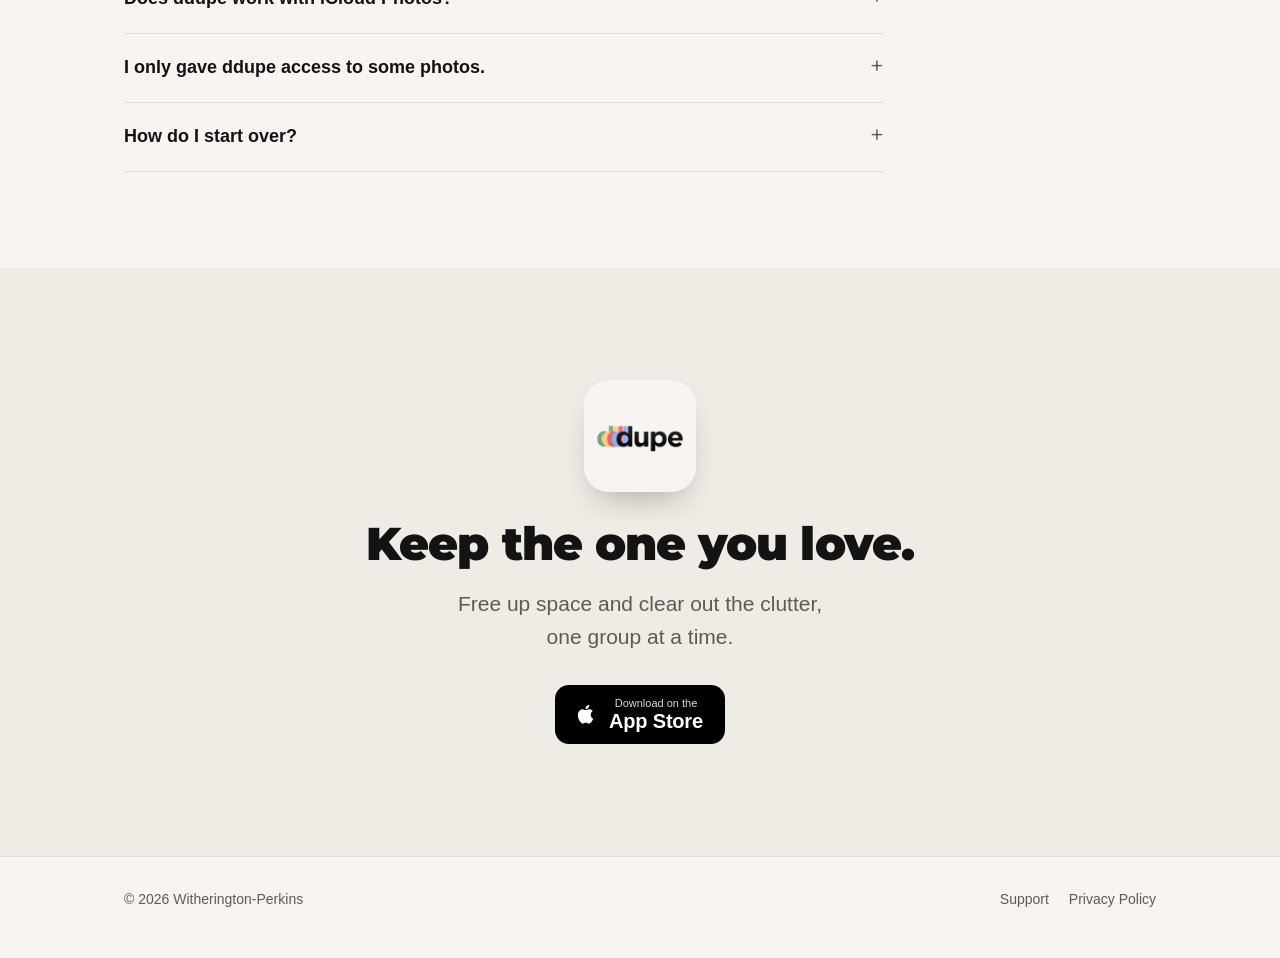
==== commit b511e355: "Remove support contact box Co-Authored-By: Claude Opus 5.5 <noreply@anthropic.com>" ====
--- a/index.html
+++ b/index.html
@@ -194,10 +194,6 @@
             <p>In ddupe's Settings, tap Clear Cache. This discards saved scan results so the next scan starts fresh. Your photos are not affected.</p>
           </details>
         </div>
-        <div class="contact">
-          <h3>Still need help?</h3>
-          <p>Email <a href="mailto:camille.emig@gmail.com?subject=ddupe%20support">camille.emig@gmail.com</a> and I'll get back to you as soon as I can. Bug reports and feature ideas are welcome too.</p>
-        </div>
       </div>
     </section>
 
--- a/style.css
+++ b/style.css
@@ -417,17 +417,6 @@
 
 .faq details p { color: var(--muted); margin: 12px 0 0; }
 
-.contact {
-  margin-top: 48px;
-  padding: 28px;
-  border-radius: 22px;
-  background: var(--surface);
-  max-width: 760px;
-}
-
-.contact p { margin: 8px 0 0; color: var(--muted); }
-.contact a { color: var(--text); font-weight: 600; }
-
 /* CTA */
 
 .cta {
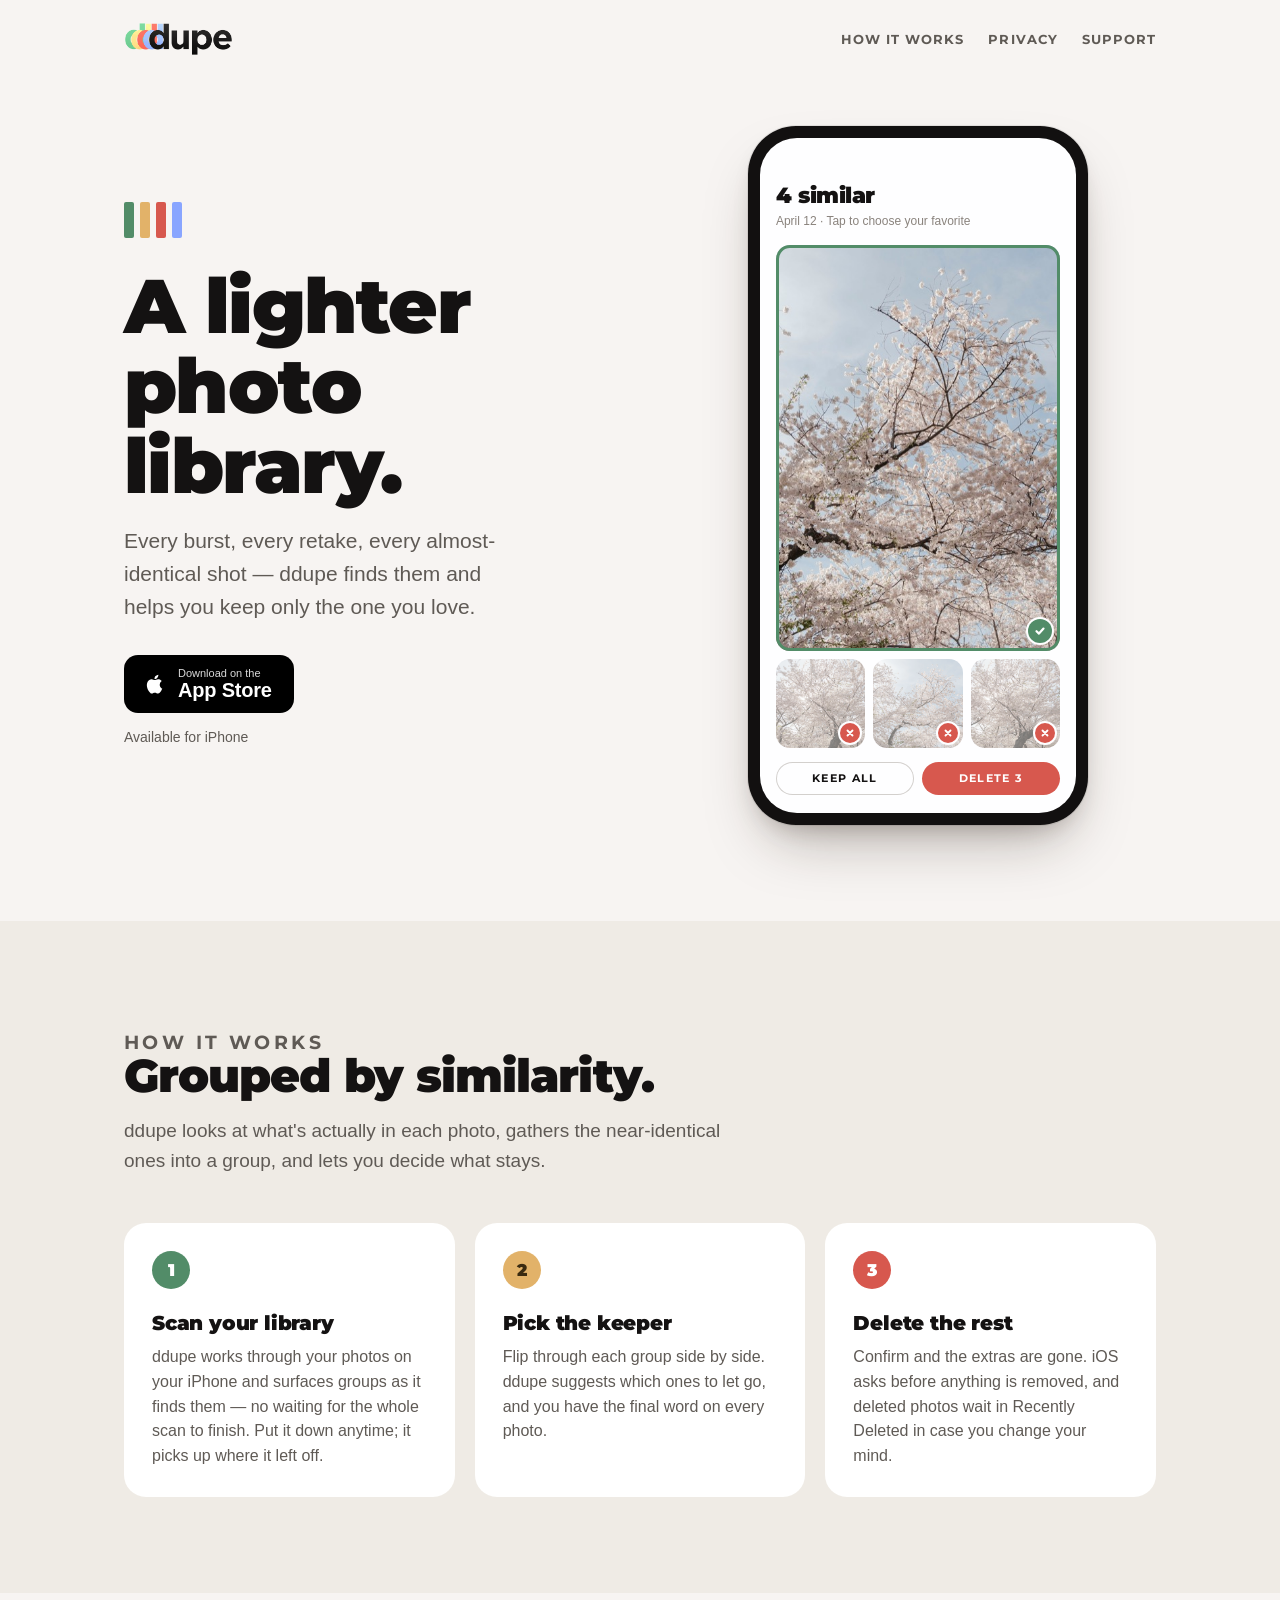
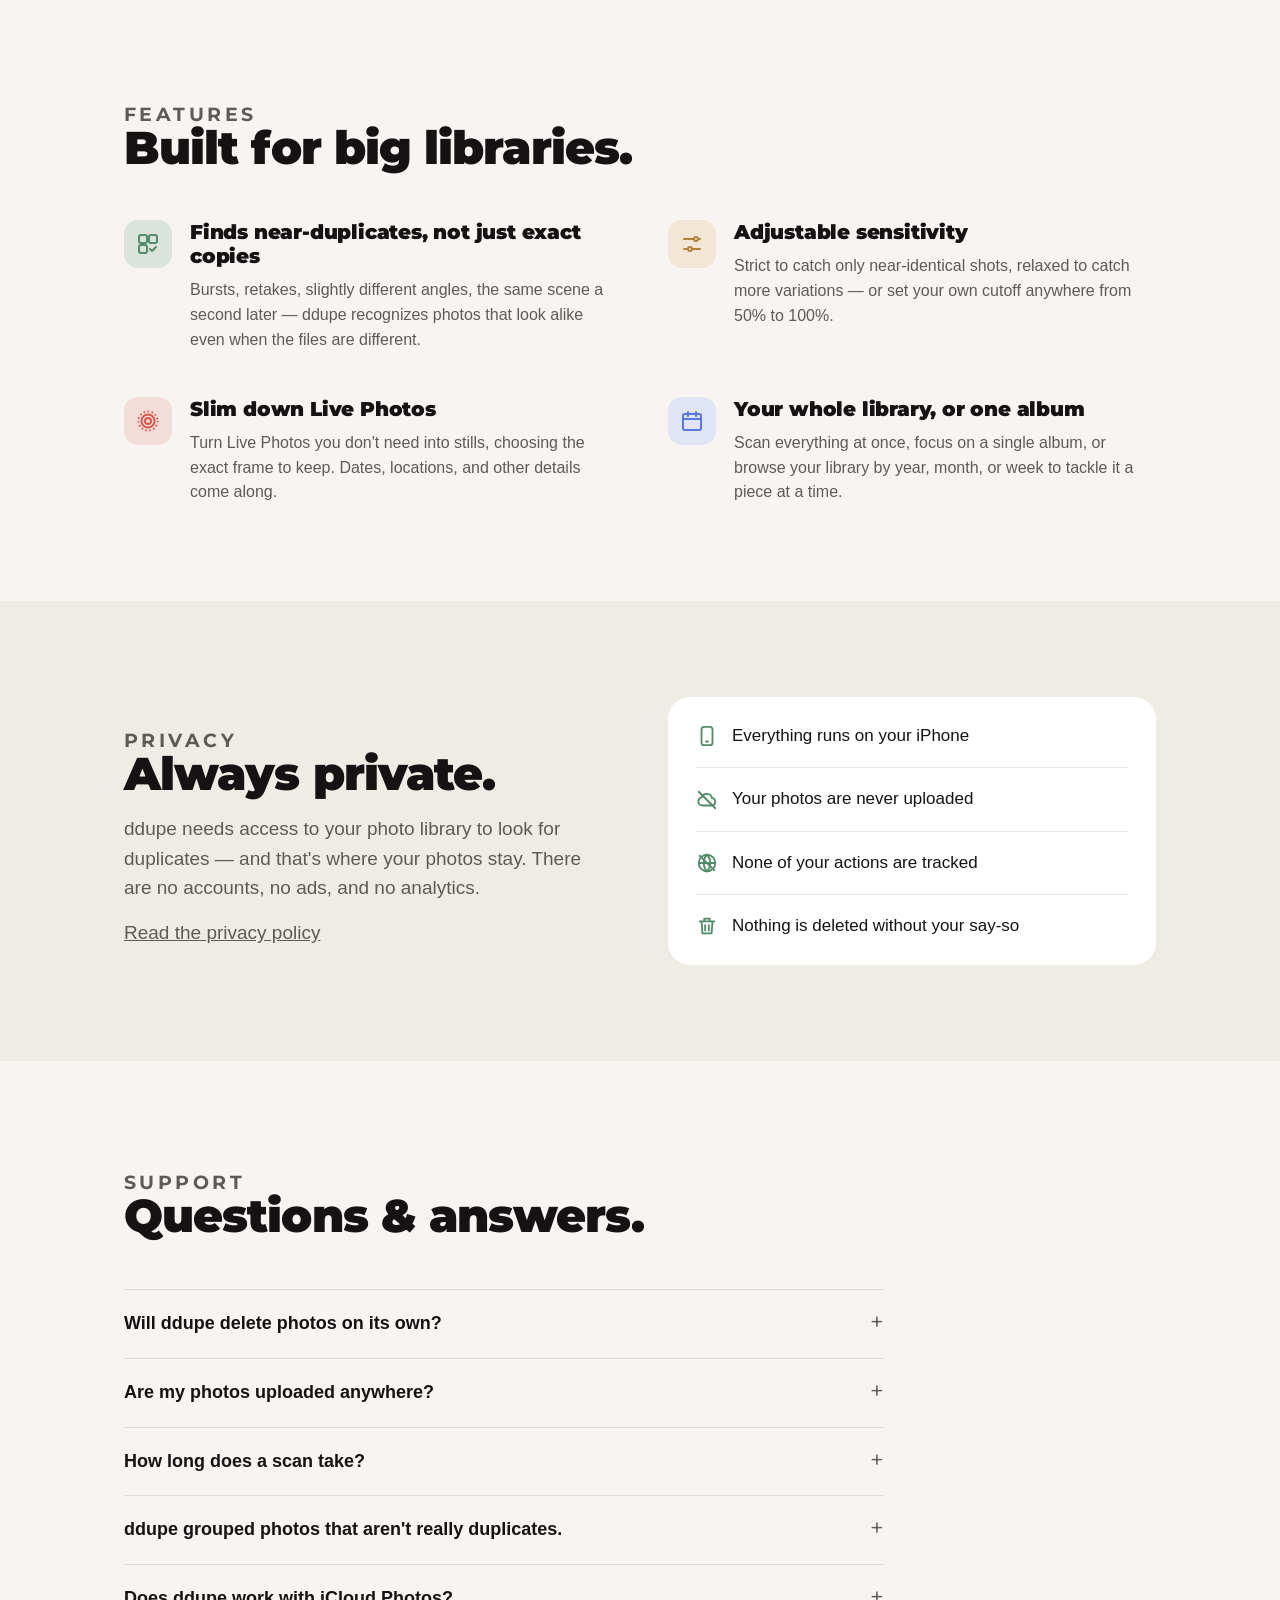
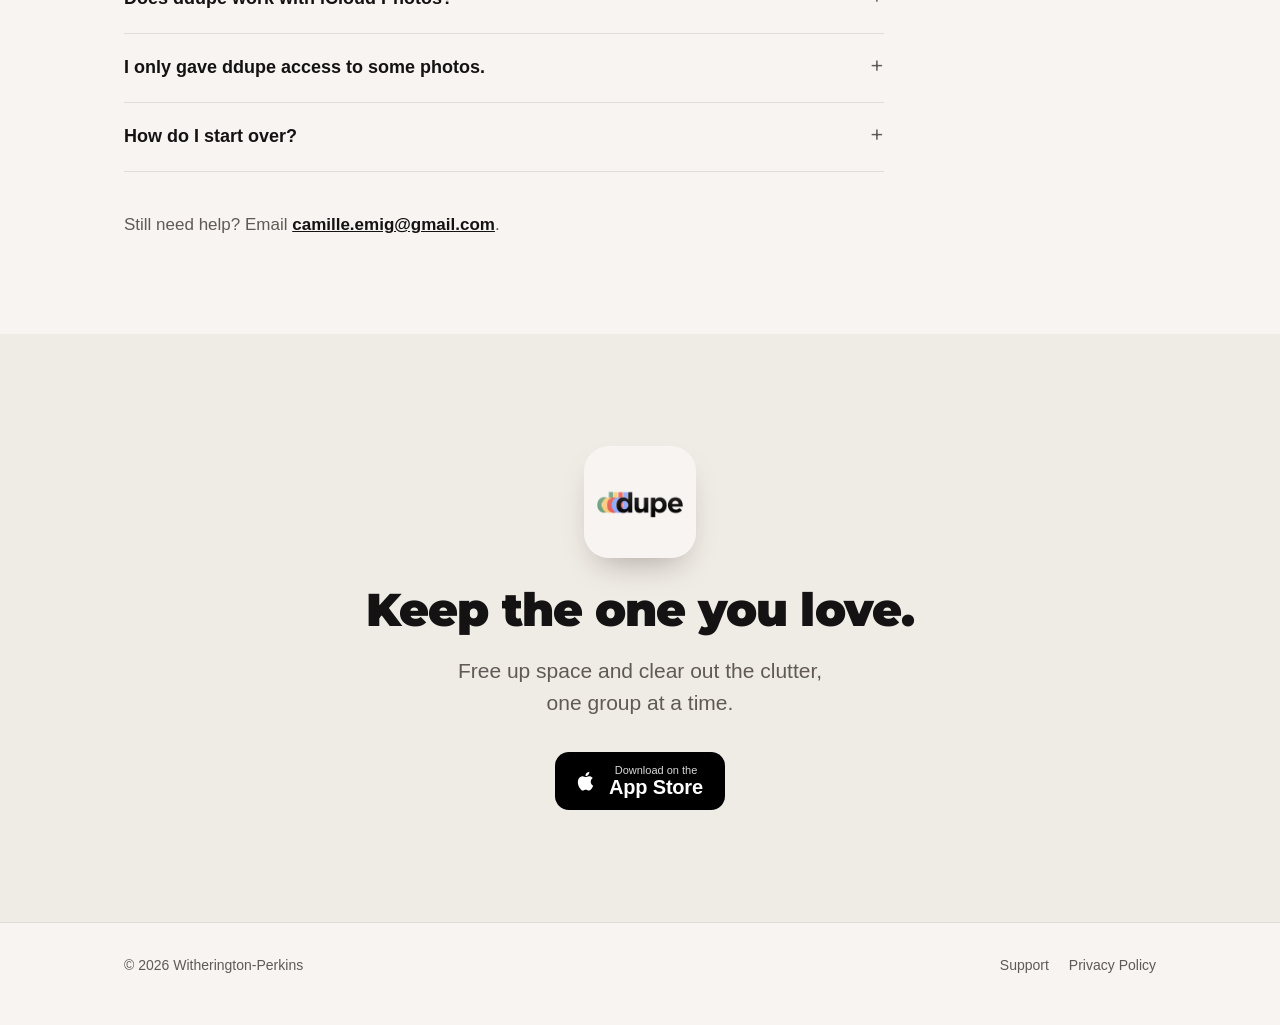
==== commit a7758722: "Add contact line to support section Co-Authored-By: Claude Opus 5.5 <noreply@anthropic.com>" ====
--- a/index.html
+++ b/index.html
@@ -194,6 +194,7 @@
             <p>In ddupe's Settings, tap Clear Cache. This discards saved scan results so the next scan starts fresh. Your photos are not affected.</p>
           </details>
         </div>
+        <p class="support-contact">Still need help? Email <a href="mailto:camille.emig@gmail.com?subject=ddupe%20support">camille.emig@gmail.com</a>.</p>
       </div>
     </section>
 
--- a/style.css
+++ b/style.css
@@ -417,6 +417,9 @@
 
 .faq details p { color: var(--muted); margin: 12px 0 0; }
 
+.support-contact { margin: 40px 0 0; color: var(--muted); }
+.support-contact a { color: var(--text); font-weight: 600; }
+
 /* CTA */
 
 .cta {
